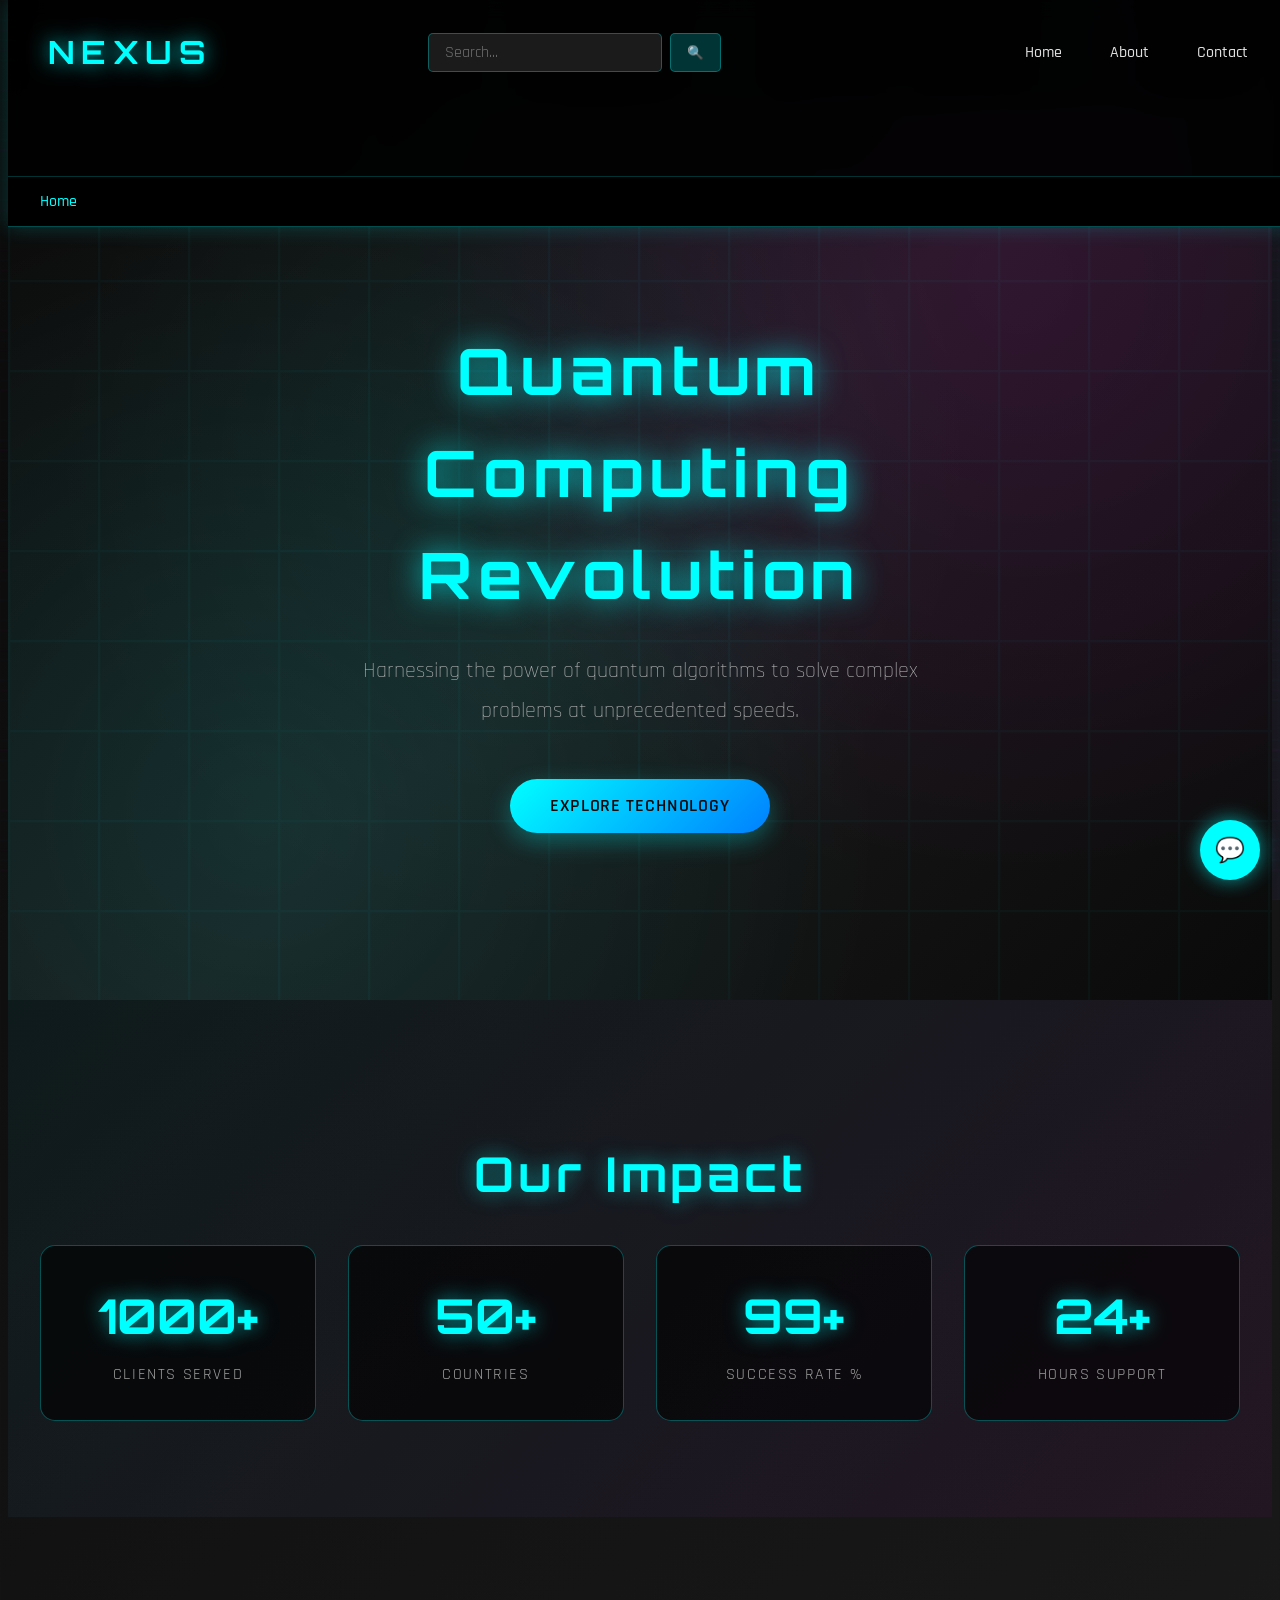
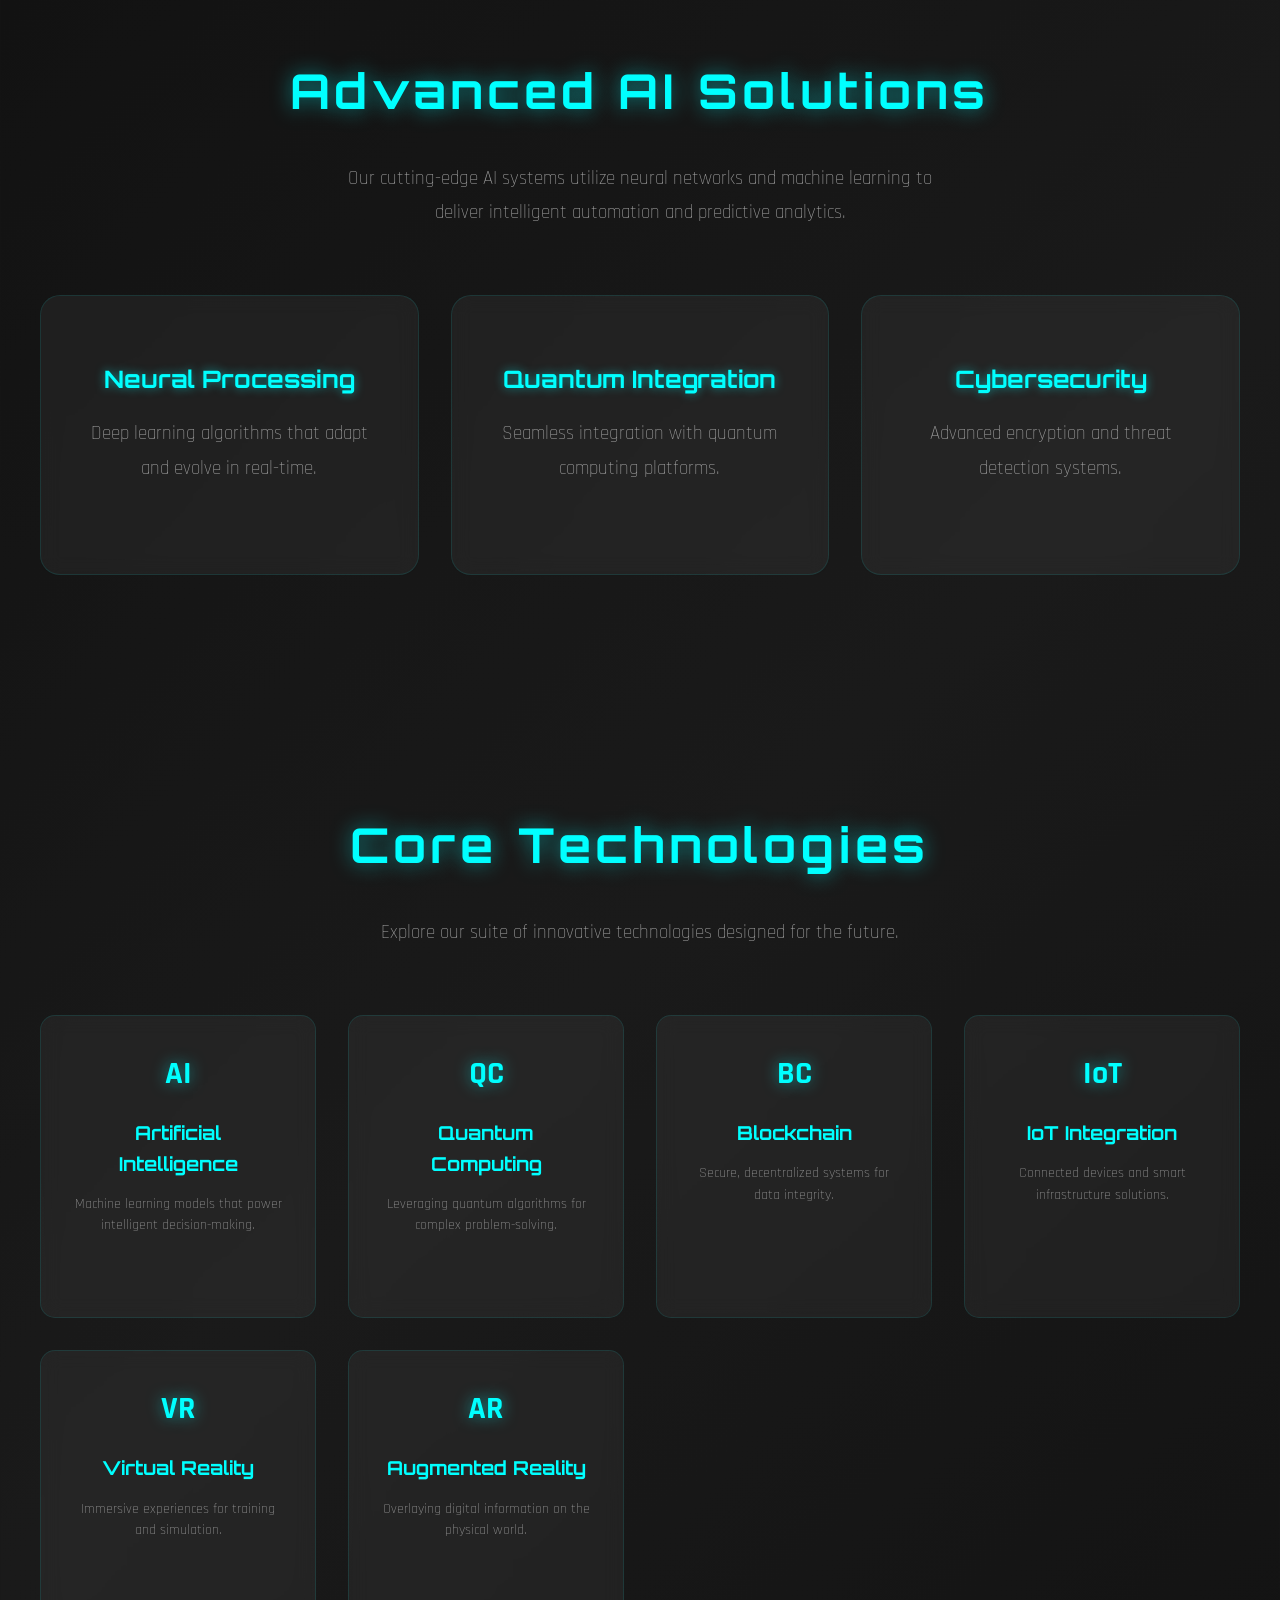
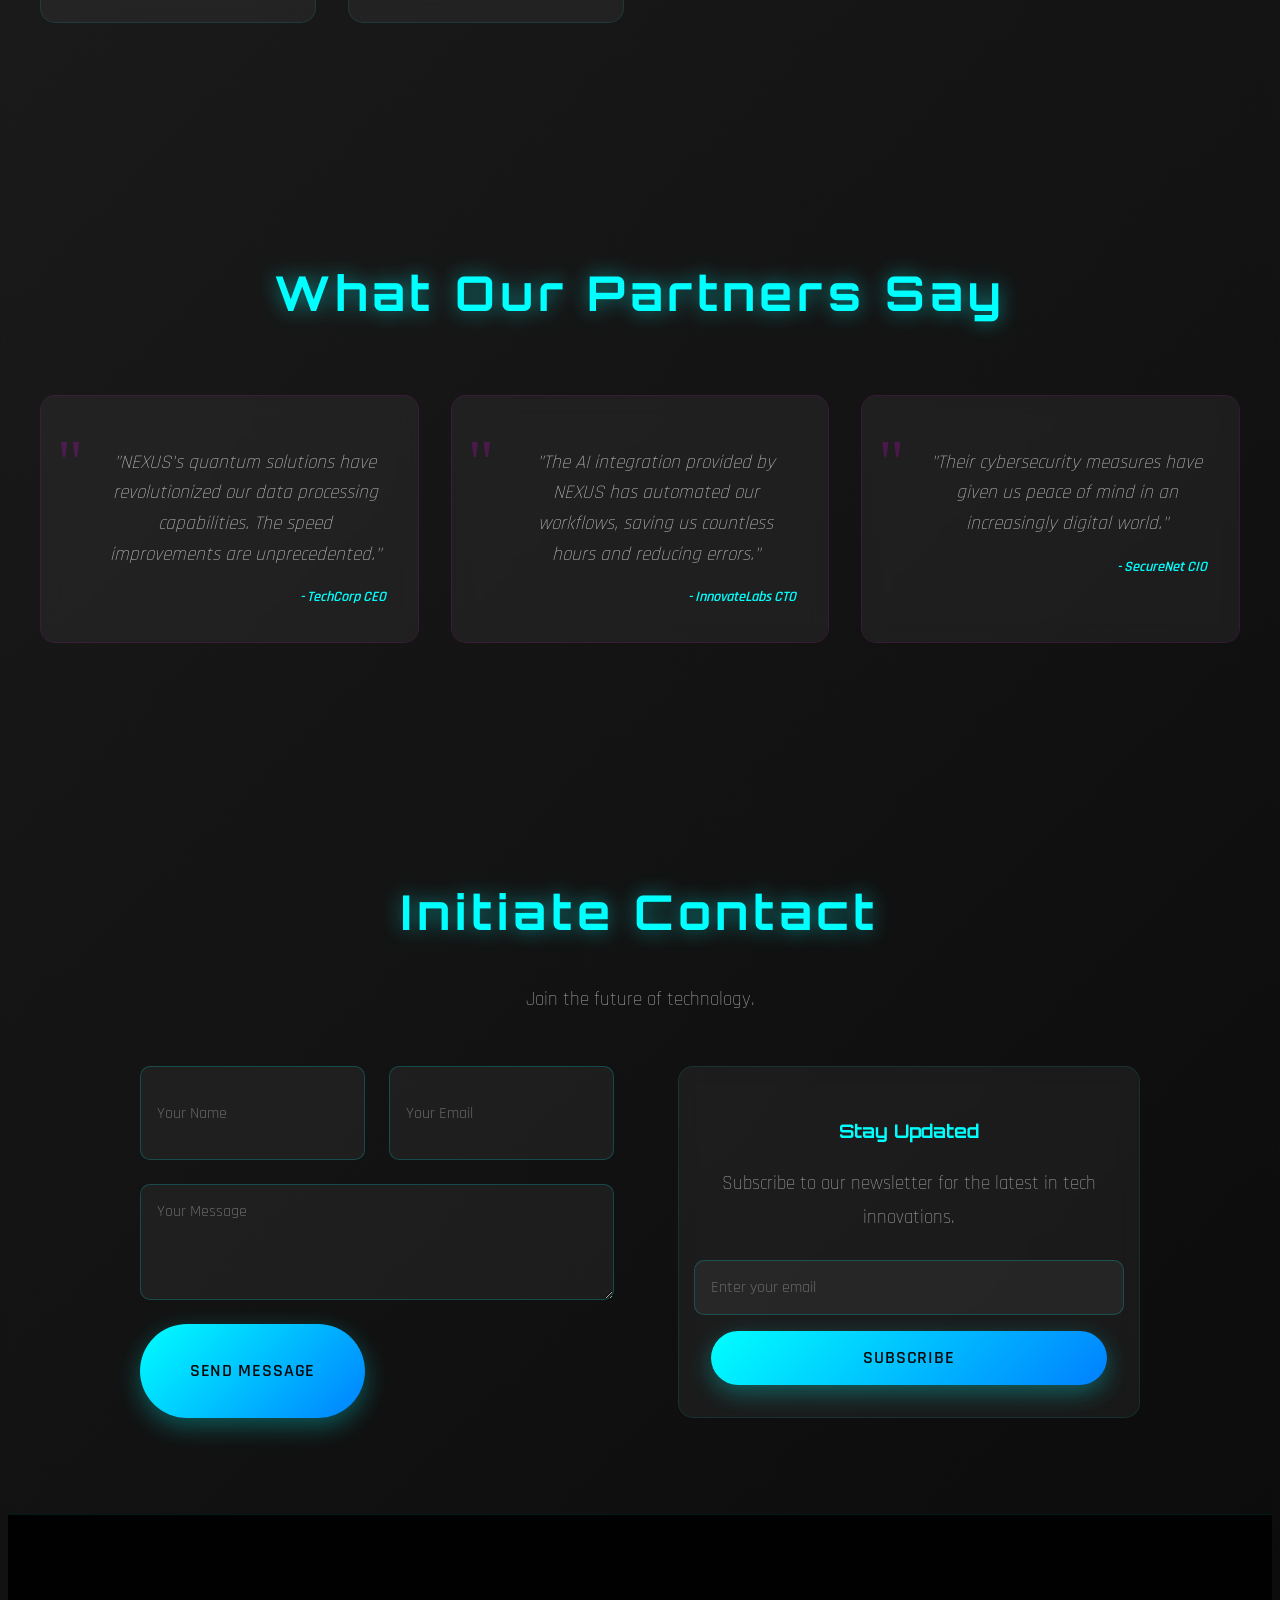
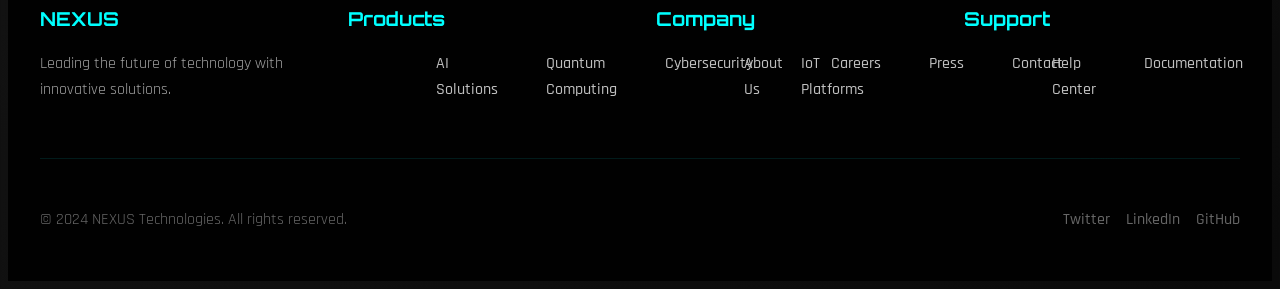
==== index.html @ 02629e23 "Rename Project.html to index.html" ====
﻿<!DOCTYPE html>
<html lang="en">
<head>
    <meta charset="UTF-8">
    <meta name="viewport" content="width=device-width, initial-scale=1.0">
    <title>Quantum Nexus</title>
    <link rel="stylesheet" href="styles.css">
    <link href="https://fonts.googleapis.com/css2?family=Orbitron:wght@400;700&family=Rajdhani:wght@300;400;500;600&display=swap" rel="stylesheet">
</head>
<body>
    <!-- Parallax Background Elements -->
    <div class="parallax-bg parallax-bg-1"></div>
    <div class="parallax-bg parallax-bg-2"></div>
    <div class="parallax-bg parallax-bg-3"></div>
    <div class="parallax-bg parallax-bg-4"></div>

    <header>
        <nav>
            <div class="logo">NEXUS</div>
            <div class="search-container">
                <input type="text" id="searchInput" class="search-box" placeholder="Search...">
                <button class="search-btn">🔍</button>
            </div>
            <ul>
                <li><a href="#home">Home</a></li>
                <li><a href="#about">About</a></li>
                <li><a href="#contact">Contact</a></li>
            </ul>
        </nav>
        <div class="breadcrumb" id="breadcrumb">
            <a href="#home">Home</a>
        </div>
    </header>

    <section id="home" class="hero">
        <div class="hero-content">
            <h1>Quantum Computing Revolution</h1>
            <p>Harnessing the power of quantum algorithms to solve complex problems at unprecedented speeds.</p>
            <button class="btn">Explore Technology</button>
        </div>
    </section>

    <section id="stats" class="section stats-section">
        <div class="container">
            <h2>Our Impact</h2>
            <div class="stats-grid">
                <div class="stat-card">
                    <div class="stat-number" data-target="1000">0</div>
                    <div class="stat-label">Clients Served</div>
                </div>
                <div class="stat-card">
                    <div class="stat-number" data-target="50">0</div>
                    <div class="stat-label">Countries</div>
                </div>
                <div class="stat-card">
                    <div class="stat-number" data-target="99">0</div>
                    <div class="stat-label">Success Rate %</div>
                </div>
                <div class="stat-card">
                    <div class="stat-number" data-target="24">0</div>
                    <div class="stat-label">Hours Support</div>
                </div>
            </div>
        </div>
    </section>

    <section id="about" class="section">
        <div class="container">
            <h2>Advanced AI Solutions</h2>
            <p>Our cutting-edge AI systems utilize neural networks and machine learning to deliver intelligent automation and predictive analytics.</p>
            <div class="features">
                <div class="feature">
                    <h3>Neural Processing</h3>
                    <p>Deep learning algorithms that adapt and evolve in real-time.</p>
                </div>
                <div class="feature">
                    <h3>Quantum Integration</h3>
                    <p>Seamless integration with quantum computing platforms.</p>
                </div>
                <div class="feature">
                    <h3>Cybersecurity</h3>
                    <p>Advanced encryption and threat detection systems.</p>
                </div>
            </div>
        </div>
    </section>

    <section id="technologies" class="section">
        <div class="container">
            <h2>Core Technologies</h2>
            <p>Explore our suite of innovative technologies designed for the future.</p>
            <div class="tech-grid">
                <div class="tech-card">
                    <div class="tech-icon">AI</div>
                    <h3>Artificial Intelligence</h3>
                    <p>Machine learning models that power intelligent decision-making.</p>
                </div>
                <div class="tech-card">
                    <div class="tech-icon">QC</div>
                    <h3>Quantum Computing</h3>
                    <p>Leveraging quantum algorithms for complex problem-solving.</p>
                </div>
                <div class="tech-card">
                    <div class="tech-icon">BC</div>
                    <h3>Blockchain</h3>
                    <p>Secure, decentralized systems for data integrity.</p>
                </div>
                <div class="tech-card">
                    <div class="tech-icon">IoT</div>
                    <h3>IoT Integration</h3>
                    <p>Connected devices and smart infrastructure solutions.</p>
                </div>
                <div class="tech-card">
                    <div class="tech-icon">VR</div>
                    <h3>Virtual Reality</h3>
                    <p>Immersive experiences for training and simulation.</p>
                </div>
                <div class="tech-card">
                    <div class="tech-icon">AR</div>
                    <h3>Augmented Reality</h3>
                    <p>Overlaying digital information on the physical world.</p>
                </div>
            </div>
        </div>
    </section>

    <section id="testimonials" class="section">
        <div class="container">
            <h2>What Our Partners Say</h2>
            <div class="testimonial-grid">
                <div class="testimonial">
                    <p>"NEXUS's quantum solutions have revolutionized our data processing capabilities. The speed improvements are unprecedented."</p>
                    <cite>- TechCorp CEO</cite>
                </div>
                <div class="testimonial">
                    <p>"The AI integration provided by NEXUS has automated our workflows, saving us countless hours and reducing errors."</p>
                    <cite>- InnovateLabs CTO</cite>
                </div>
                <div class="testimonial">
                    <p>"Their cybersecurity measures have given us peace of mind in an increasingly digital world."</p>
                    <cite>- SecureNet CIO</cite>
                </div>
            </div>
        </div>
    </section>

    <section id="contact" class="section">
        <div class="container">
            <h2>Initiate Contact</h2>
            <p>Join the future of technology.</p>
            <div class="contact-grid">
                <form action="https://formspree.io/f/xyzqwerty" method="POST" id="contactForm">
                    <input type="text" name="name" placeholder="Your Name" required>
                    <input type="email" name="email" placeholder="Your Email" required>
                    <textarea name="message" placeholder="Your Message" required></textarea>
                    <button type="submit" class="btn">Send Message</button>
                </form>
                <div class="newsletter">
                    <h3>Stay Updated</h3>
                    <p>Subscribe to our newsletter for the latest in tech innovations.</p>
                    <form action="https://formspree.io/f/xyzqwerty" method="POST" id="subscribeForm">
                        <input type="email" name="email" placeholder="Enter your email" required>
                        <button type="submit" class="btn">Subscribe</button>
                    </form>
                </div>
            </div>
        </div>
    </section>

    <footer>
        <div class="footer-content">
            <div class="footer-section">
                <h4>NEXUS</h4>
                <p>Leading the future of technology with innovative solutions.</p>
            </div>
            <div class="footer-section">
                <h4>Products</h4>
                <ul>
                    <li><a href="#">AI Solutions</a></li>
                    <li><a href="#">Quantum Computing</a></li>
                    <li><a href="#">Cybersecurity</a></li>
                    <li><a href="#">IoT Platforms</a></li>
                </ul>
            </div>
            <div class="footer-section">
                <h4>Company</h4>
                <ul>
                    <li><a href="#">About Us</a></li>
                    <li><a href="#">Careers</a></li>
                    <li><a href="#">Press</a></li>
                    <li><a href="#">Contact</a></li>
                </ul>
            </div>
            <div class="footer-section">
                <h4>Support</h4>
                <ul>
                    <li><a href="#">Help Center</a></li>
                    <li><a href="#">Documentation</a></li>
                    <li><a href="#">Community</a></li>
                    <li><a href="#">Status</a></li>
                </ul>
            </div>
        </div>
        <div class="footer-bottom">
            <p>&copy; 2024 NEXUS Technologies. All rights reserved.</p>
            <div class="social-links">
                <a href="#">Twitter</a>
                <a href="#">LinkedIn</a>
                <a href="#">GitHub</a>
            </div>
        </div>
    </footer>

    <!-- Live Chat Widget -->
    <div class="chat-widget" id="chatWidget">
        <div class="chat-header">
            <span>Chat with us!</span>
            <button class="chat-close" id="chatClose">✕</button>
        </div>
        <div class="chat-messages" id="chatMessages">
            <div class="chat-message bot-message">
                <p>Hello! How can we help you today?</p>
            </div>
        </div>
        <div class="chat-input-area">
            <input type="text" id="chatInput" placeholder="Type a message..." />
            <button id="chatSend">Send</button>
        </div>
    </div>
    <button class="chat-toggle" id="chatToggle">💬</button>

    <script src="script.js"></script>
</body>
</html>
---- styles.css ----
﻿@keyframes glow {
  from { text-shadow: 0 0 30px rgba(0, 255, 255, 0.8); }
  to { text-shadow: 0 0 40px rgba(0, 255, 255, 1), 0 0 50px rgba(0, 255, 255, 0.5); }
}

/* Parallax Background Elements */
.parallax-bg {
  position: fixed;
  top: 0;
  left: 0;
  width: 100%;
  height: 100%;
  pointer-events: none;
  z-index: -1;
  opacity: 0.15;
}

.parallax-bg-1 {
  background: 
    linear-gradient(90deg, transparent 0%, rgba(0, 255, 255, 0.2) 50%, transparent 100%),
    linear-gradient(0deg, transparent 48%, rgba(0, 255, 255, 0.1) 49%, rgba(0, 255, 255, 0.1) 51%, transparent 52%);
  background-size: 200px 40px, 100% 40px;
  animation: dataFlow1 8s linear infinite;
}

.parallax-bg-2 {
  background: 
    linear-gradient(90deg, transparent 0%, rgba(255, 0, 255, 0.2) 50%, transparent 100%),
    linear-gradient(0deg, transparent 48%, rgba(255, 0, 255, 0.1) 49%, rgba(255, 0, 255, 0.1) 51%, transparent 52%);
  background-size: 150px 60px, 100% 60px;
  animation: dataFlow2 6s linear infinite;
}

.parallax-bg-3 {
  background: 
    linear-gradient(90deg, transparent 0%, rgba(0, 255, 255, 0.15) 50%, transparent 100%),
    linear-gradient(0deg, transparent 48%, rgba(0, 255, 255, 0.08) 49%, rgba(0, 255, 255, 0.08) 51%, transparent 52%);
  background-size: 300px 80px, 100% 80px;
  animation: dataFlow3 10s linear infinite;
}

.parallax-bg-4 {
  background: 
    linear-gradient(90deg, transparent 0%, rgba(255, 0, 255, 0.15) 50%, transparent 100%),
    linear-gradient(0deg, transparent 48%, rgba(255, 0, 255, 0.08) 49%, rgba(255, 0, 255, 0.08) 51%, transparent 52%);
  background-size: 250px 100px, 100% 100px;
  animation: dataFlow4 12s linear infinite;
}

/* Data flow animations */
@keyframes dataFlow1 {
  0% { background-position: -200px 0, 0 0; }
  100% { background-position: calc(100% + 200px) 0, 0 0; }
}

@keyframes dataFlow2 {
  0% { background-position: -150px 0, 0 0; }
  100% { background-position: calc(100% + 150px) 0, 0 0; }
}

@keyframes dataFlow3 {
  0% { background-position: -300px 0, 0 0; }
  100% { background-position: calc(100% + 300px) 0, 0 0; }
}

@keyframes dataFlow4 {
  0% { background-position: -250px 0, 0 0; }
  100% { background-position: calc(100% + 250px) 0, 0 0; }
}

body {
  font-family: 'Rajdhani', sans-serif;
  line-height: 1.6;
  color: #e0e0e0;
  background: linear-gradient(135deg, #0a0a0a 0%, #1a1a1a 50%, #0a0a0a 100%);
  min-height: 100vh;
  overflow-x: hidden;
}

header {
  background: rgba(0, 0, 0, 0.9);
  backdrop-filter: blur(10px);
  border-bottom: 1px solid rgba(0, 255, 255, 0.3);
  position: fixed;
  width: 100%;
  top: 0;
  z-index: 1000;
  transition: all 0.3s ease;
  box-shadow: 0 0 20px rgba(0, 255, 255, 0.2);
}

nav {
  display: flex;
  justify-content: space-between;
  align-items: center;
  max-width: 1200px;
  margin: 0 auto;
  padding: 1.5rem 2rem;
}

.logo {
  font-family: 'Orbitron', monospace;
  font-size: 2rem;
  font-weight: 700;
  color: #00ffff;
  text-shadow: 0 0 20px rgba(0, 255, 255, 0.8);
  letter-spacing: 0.2em;
}

ul {
  list-style: none;
  display: flex;
}

li {
  margin-left: 3rem;
}

a {
  color: #e0e0e0;
  text-decoration: none;
  font-weight: 500;
  font-size: 1rem;
  transition: color 0.3s ease, transform 0.3s ease;
  position: relative;
}

a::after {
  content: '';
  position: absolute;
  width: 0;
  height: 2px;
  bottom: -5px;
  left: 0;
  background: #00ffff;
  transition: width 0.3s ease;
  box-shadow: 0 0 10px #00ffff;
}

a:hover::after {
  width: 100%;
}

a:hover {
  color: #00ffff;
  transform: translateY(-2px);
  text-shadow: 0 0 10px rgba(0, 255, 255, 0.5);
}

/* Search Bar */
.search-container {
  display: flex;
  gap: 0.5rem;
}

.search-box {
  background: rgba(255, 255, 255, 0.1);
  border: 1px solid rgba(0, 255, 255, 0.3);
  border-radius: 5px;
  padding: 0.5rem 1rem;
  color: #e0e0e0;
  width: 200px;
  font-family: 'Rajdhani', sans-serif;
}

.search-box::placeholder {
  color: #707070;
}

.search-box:focus {
  outline: none;
  border-color: #00ffff;
  box-shadow: 0 0 10px rgba(0, 255, 255, 0.3);
}

.search-btn {
  background: rgba(0, 255, 255, 0.2);
  border: 1px solid rgba(0, 255, 255, 0.3);
  color: #00ffff;
  padding: 0.5rem 1rem;
  border-radius: 5px;
  cursor: pointer;
  transition: 0.3s;
}

.search-btn:hover {
  background: rgba(0, 255, 255, 0.4);
  box-shadow: 0 0 15px rgba(0, 255, 255, 0.5);
}

/* Breadcrumb Navigation */
.breadcrumb {
  background: rgba(0, 0, 0, 0.7);
  border-top: 1px solid rgba(0, 255, 255, 0.2);
  padding: 0.75rem 2rem;
  font-size: 0.9rem;
  color: #a0a0a0;
  margin-top: 70px;
}

.breadcrumb a {
  color: #00ffff;
  text-decoration: none;
  transition: 0.3s;
}

.breadcrumb a:hover {
  color: #00ffff;
  text-shadow: 0 0 10px rgba(0, 255, 255, 0.7);
  transform: none;
}

.breadcrumb span {
  color: #a0a0a0;
}

/* Stats Section */
.stats-section {
  background: linear-gradient(135deg, rgba(0, 255, 255, 0.05) 0%, rgba(255, 0, 255, 0.05) 100%);
  padding: 4rem 2rem;
}

.stats-grid {
  display: grid;
  grid-template-columns: repeat(auto-fit, minmax(200px, 1fr));
  gap: 2rem;
  margin-top: 2rem;
}

.stat-card {
  background: rgba(0, 0, 0, 0.6);
  border: 1px solid rgba(0, 255, 255, 0.3);
  border-radius: 15px;
  padding: 2rem;
  text-align: center;
  transition: all 0.3s ease;
}

.stat-card:hover {
  border-color: #00ffff;
  box-shadow: 0 0 20px rgba(0, 255, 255, 0.3);
  transform: translateY(-5px);
}

.stat-number {
  font-family: 'Orbitron', monospace;
  font-size: 3rem;
  color: #00ffff;
  font-weight: 700;
  text-shadow: 0 0 20px rgba(0, 255, 255, 0.6);
  margin-bottom: 0.5rem;
}

.stat-label {
  color: #a0a0a0;
  font-size: 1rem;
  text-transform: uppercase;
  letter-spacing: 0.1em;
}

/* Chat Widget */
.chat-toggle {
  position: fixed;
  bottom: 20px;
  right: 20px;
  width: 60px;
  height: 60px;
  border-radius: 50%;
  background: #00ffff;
  border: none;
  font-size: 1.5rem;
  cursor: pointer;
  box-shadow: 0 0 20px rgba(0, 255, 255, 0.6);
  transition: all 0.3s ease;
  z-index: 999;
}

.chat-toggle:hover {
  transform: scale(1.1);
  box-shadow: 0 0 30px rgba(0, 255, 255, 0.8);
}

.chat-widget {
  position: fixed;
  bottom: 90px;
  right: 20px;
  width: 350px;
  height: 450px;
  background: rgba(0, 0, 0, 0.95);
  border: 1px solid rgba(0, 255, 255, 0.3);
  border-radius: 15px;
  display: none;
  flex-direction: column;
  z-index: 999;
  box-shadow: 0 0 30px rgba(0, 255, 255, 0.4);
}

.chat-header {
  background: rgba(0, 255, 255, 0.1);
  border-bottom: 1px solid rgba(0, 255, 255, 0.2);
  padding: 1rem;
  display: flex;
  justify-content: space-between;
  align-items: center;
  color: #00ffff;
  font-weight: bold;
}

.chat-close {
  background: none;
  border: none;
  color: #00ffff;
  font-size: 1.5rem;
  cursor: pointer;
  transition: 0.3s;
}

.chat-close:hover {
  transform: rotate(90deg);
}

.chat-messages {
  flex: 1;
  overflow-y: auto;
  padding: 1rem;
  display: flex;
  flex-direction: column;
  gap: 0.75rem;
}

.chat-message {
  display: flex;
  margin-bottom: 0.5rem;
}

.chat-message p {
  padding: 0.75rem 1rem;
  border-radius: 10px;
  max-width: 80%;
  word-wrap: break-word;
  margin: 0;
}

.bot-message p {
  background: rgba(0, 255, 255, 0.2);
  color: #00ffff;
  border: 1px solid rgba(0, 255, 255, 0.3);
}

.user-message {
  justify-content: flex-end;
}

.user-message p {
  background: rgba(0, 255, 255, 0.4);
  color: #e0e0e0;
}

.chat-input-area {
  display: flex;
  gap: 0.5rem;
  padding: 1rem;
  border-top: 1px solid rgba(0, 255, 255, 0.2);
}

.chat-input-area input {
  flex: 1;
  background: rgba(255, 255, 255, 0.05);
  border: 1px solid rgba(0, 255, 255, 0.2);
  border-radius: 5px;
  padding: 0.5rem;
  color: #e0e0e0;
  font-family: 'Rajdhani', sans-serif;
}

.chat-input-area input:focus {
  outline: none;
  border-color: #00ffff;
  box-shadow: 0 0 10px rgba(0, 255, 255, 0.3);
}

.chat-input-area button {
  background: rgba(0, 255, 255, 0.2);
  border: 1px solid rgba(0, 255, 255, 0.3);
  color: #00ffff;
  padding: 0.5rem 1rem;
  border-radius: 5px;
  cursor: pointer;
  transition: 0.3s;
}

.chat-input-area button:hover {
  background: rgba(0, 255, 255, 0.4);
  box-shadow: 0 0 15px rgba(0, 255, 255, 0.5);
}

.hero {
  background: linear-gradient(135deg, #0a0a0a 0%, #1a1a1a 50%, #0a0a0a 100%);
  min-height: 100vh;
  display: flex;
  align-items: center;
  justify-content: center;
  text-align: center;
  position: relative;
  overflow: hidden;
  margin-top: 100px;
}

.hero::before {
  content: '';
  position: absolute;
  top: 0;
  left: 0;
  right: 0;
  bottom: 0;
  background: 
    radial-gradient(circle at 20% 80%, rgba(0, 255, 255, 0.1) 0%, transparent 50%),
    radial-gradient(circle at 80% 20%, rgba(255, 0, 255, 0.1) 0%, transparent 50%),
    radial-gradient(circle at 40% 40%, rgba(0, 255, 255, 0.05) 0%, transparent 50%);
  animation: pulse 4s ease-in-out infinite alternate;
}

.hero::after {
  content: '';
  position: absolute;
  top: 0;
  left: 0;
  right: 0;
  bottom: 0;
  background: url('data:image/svg+xml,<svg xmlns="http://www.w3.org/2000/svg" viewBox="0 0 100 100"><defs><pattern id="grid" width="10" height="10" patternUnits="userSpaceOnUse"><path d="M 10 0 L 0 0 0 10" fill="none" stroke="rgba(0,255,255,0.1)" stroke-width="0.5"/></pattern></defs><rect width="100" height="100" fill="url(%23grid)"/></svg>');
  opacity: 0.3;
}

.hero-content {
  position: relative;
  z-index: 1;
  max-width: 800px;
  padding: 2rem;
}

.hero h1 {
  font-family: 'Orbitron', monospace;
  font-size: 4rem;
  font-weight: 700;
  color: #00ffff;
  margin-bottom: 1.5rem;
  text-shadow: 0 0 30px rgba(0, 255, 255, 0.8);
  letter-spacing: 0.1em;
  animation: glow 2s ease-in-out infinite alternate;
}

.hero p {
  font-size: 1.4rem;
  color: #b0b0b0;
  margin-bottom: 3rem;
  font-weight: 300;
  line-height: 1.8;
  max-width: 600px;
  margin-left: auto;
  margin-right: auto;
}

.btn {
  background: linear-gradient(135deg, #00ffff 0%, #0080ff 100%);
  color: #0a0a0a;
  padding: 1rem 2.5rem;
  border: none;
  border-radius: 50px;
  font-size: 1.1rem;
  font-weight: 600;
  cursor: pointer;
  transition: all 0.3s ease;
  box-shadow: 0 8px 25px rgba(0, 255, 255, 0.3);
  text-transform: uppercase;
  letter-spacing: 0.05em;
  font-family: 'Rajdhani', sans-serif;
}

.btn:hover {
  transform: translateY(-3px);
  box-shadow: 0 12px 35px rgba(0, 255, 255, 0.6);
  background: linear-gradient(135deg, #0080ff 0%, #00ffff 100%);
}

.section {
  padding: 6rem 2rem;
  max-width: 1200px;
  margin: 0 auto;
  position: relative;
}

.container {
  text-align: center;
}

.section h2 {
  font-family: 'Orbitron', monospace;
  font-size: 3rem;
  font-weight: 700;
  color: #00ffff;
  margin-bottom: 2rem;
  text-shadow: 0 0 20px rgba(0, 255, 255, 0.5);
  letter-spacing: 0.1em;
}

.section p {
  font-size: 1.2rem;
  color: #a0a0a0;
  margin-bottom: 3rem;
  font-weight: 300;
  line-height: 1.8;
  max-width: 600px;
  margin-left: auto;
  margin-right: auto;
}

.features {
  display: grid;
  grid-template-columns: repeat(auto-fit, minmax(300px, 1fr));
  gap: 2rem;
  margin-top: 4rem;
}

.tech-grid {
  display: grid;
  grid-template-columns: repeat(auto-fit, minmax(250px, 1fr));
  gap: 2rem;
  margin-top: 4rem;
}

.tech-card {
  background: rgba(255, 255, 255, 0.05);
  backdrop-filter: blur(10px);
  border: 1px solid rgba(0, 255, 255, 0.1);
  border-radius: 15px;
  padding: 2rem;
  text-align: center;
  transition: all 0.3s ease;
  position: relative;
  overflow: hidden;
}

.tech-card:hover {
  transform: translateY(-5px);
  box-shadow: 0 15px 30px rgba(0, 255, 255, 0.2);
  border-color: rgba(0, 255, 255, 0.3);
}

.tech-icon {
  font-size: 2rem;
  font-weight: bold;
  color: #00ffff;
  margin-bottom: 1rem;
  text-shadow: 0 0 15px rgba(0, 255, 255, 0.5);
}

.tech-card h3 {
  font-family: 'Orbitron', monospace;
  font-size: 1.2rem;
  color: #00ffff;
  margin-bottom: 0.5rem;
}

.tech-card p {
  color: #a0a0a0;
  font-size: 0.9rem;
  line-height: 1.5;
}

.feature {
  background: rgba(255, 255, 255, 0.05);
  backdrop-filter: blur(10px);
  border: 1px solid rgba(0, 255, 255, 0.1);
  border-radius: 20px;
  padding: 2.5rem;
  transition: all 0.3s ease;
  position: relative;
  overflow: hidden;
}

.feature::before {
  content: '';
  position: absolute;
  top: 0;
  left: -100%;
  width: 100%;
  height: 100%;
  background: linear-gradient(90deg, transparent, rgba(0, 255, 255, 0.1), transparent);
  transition: left 0.5s;
}

.feature:hover::before {
  left: 100%;
}

.feature:hover {
  transform: translateY(-10px);
  box-shadow: 0 20px 40px rgba(0, 255, 255, 0.1);
  border-color: rgba(0, 255, 255, 0.3);
}

.feature h3 {
  font-family: 'Orbitron', monospace;
  font-size: 1.5rem;
  color: #00ffff;
  margin-bottom: 1rem;
  text-shadow: 0 0 10px rgba(0, 255, 255, 0.5);
}

.testimonial-grid {
  display: grid;
  grid-template-columns: repeat(auto-fit, minmax(300px, 1fr));
  gap: 2rem;
  margin-top: 4rem;
}

.testimonial {
  background: rgba(255, 255, 255, 0.05);
  backdrop-filter: blur(10px);
  border: 1px solid rgba(255, 0, 255, 0.1);
  border-radius: 15px;
  padding: 2rem;
  position: relative;
}

.testimonial::before {
  content: '"';
  position: absolute;
  top: 1rem;
  left: 1rem;
  font-size: 4rem;
  color: rgba(255, 0, 255, 0.2);
  font-family: serif;
}

.testimonial p {
  color: #c0c0c0;
  font-style: italic;
  line-height: 1.6;
  margin-bottom: 1rem;
  padding-left: 2rem;
}

.testimonial cite {
  color: #00ffff;
  font-weight: 600;
  font-size: 0.9rem;
  text-align: right;
  display: block;
}

form {
  display: grid;
  grid-template-columns: 1fr 1fr;
  gap: 1.5rem;
  max-width: 500px;
}

form textarea {
  grid-column: 1 / -1;
}

.contact-grid {
  display: grid;
  grid-template-columns: 1fr 1fr;
  gap: 4rem;
  max-width: 1000px;
  margin: 0 auto;
}

.newsletter {
  background: rgba(255, 255, 255, 0.05);
  backdrop-filter: blur(10px);
  border: 1px solid rgba(0, 255, 255, 0.1);
  border-radius: 15px;
  padding: 2rem;
  text-align: center;
}

.newsletter h3 {
  font-family: 'Orbitron', monospace;
  color: #00ffff;
  margin-bottom: 1rem;
}

.newsletter p {
  color: #a0a0a0;
  margin-bottom: 1.5rem;
}

.newsletter form {
  display: flex;
  flex-direction: column;
  align-items: center;
  gap: 1rem;
  grid-template-columns: unset;
  max-width: unset;
}

.newsletter input {
  width: 100%;
  margin-bottom: 0;
}

.newsletter .btn {
  width: 100%;
}

input, textarea {
  background: rgba(255, 255, 255, 0.05);
  border: 1px solid rgba(0, 255, 255, 0.2);
  border-radius: 10px;
  padding: 1rem;
  color: #e0e0e0;
  font-family: 'Rajdhani', sans-serif;
  font-size: 1rem;
  transition: all 0.3s ease;
}

input:focus, textarea:focus {
  outline: none;
  border-color: #00ffff;
  box-shadow: 0 0 20px rgba(0, 255, 255, 0.3);
  background: rgba(255, 255, 255, 0.1);
}

::placeholder {
  color: #666;
}

footer {
  background: rgba(0, 0, 0, 0.9);
  color: #666;
  padding: 4rem 2rem 2rem;
  border-top: 1px solid rgba(0, 255, 255, 0.1);
}

.footer-content {
  display: grid;
  grid-template-columns: repeat(auto-fit, minmax(250px, 1fr));
  gap: 2rem;
  max-width: 1200px;
  margin: 0 auto 2rem;
}

.footer-section h4 {
  font-family: 'Orbitron', monospace;
  color: #00ffff;
  margin-bottom: 1rem;
  font-size: 1.2rem;
}

.footer-section p {
  color: #a0a0a0;
  line-height: 1.6;
  margin-bottom: 1rem;
}

.footer-section ul {
  list-style: none;
}

.footer-section li {
  margin-bottom: 0.5rem;
}

.footer-section a {
  color: #c0c0c0;
  text-decoration: none;
  transition: color 0.3s ease;
}

.footer-section a:hover {
  color: #00ffff;
}

.footer-bottom {
  border-top: 1px solid rgba(0, 255, 255, 0.1);
  padding-top: 2rem;
  display: flex;
  justify-content: space-between;
  align-items: center;
  max-width: 1200px;
  margin: 0 auto;
}

.social-links {
  display: flex;
  gap: 1rem;
}

.social-links a {
  color: #666;
  text-decoration: none;
  transition: color 0.3s ease;
}

.social-links a:hover {
  color: #00ffff;
}

@media (max-width: 768px) {
  nav {
    flex-direction: column;
  }

  ul {
    margin-top: 1rem;
  }

  li {
    margin-left: 0;
    margin-right: 2rem;
  }

  .hero h1 {
    font-size: 2.5rem;
  }

  .hero p {
    font-size: 1.1rem;
  }

  .section h2 {
    font-size: 2rem;
  }

  form {
    grid-template-columns: 1fr;
  }

  .contact-grid {
    grid-template-columns: 1fr;
    gap: 2rem;
  }

  .tech-grid {
    grid-template-columns: repeat(auto-fit, minmax(200px, 1fr));
  }

  .testimonial-grid {
    grid-template-columns: 1fr;
  }

  .footer-content {
    grid-template-columns: 1fr;
  }

  .footer-bottom {
    flex-direction: column;
    gap: 1rem;
    text-align: center;
  }
}
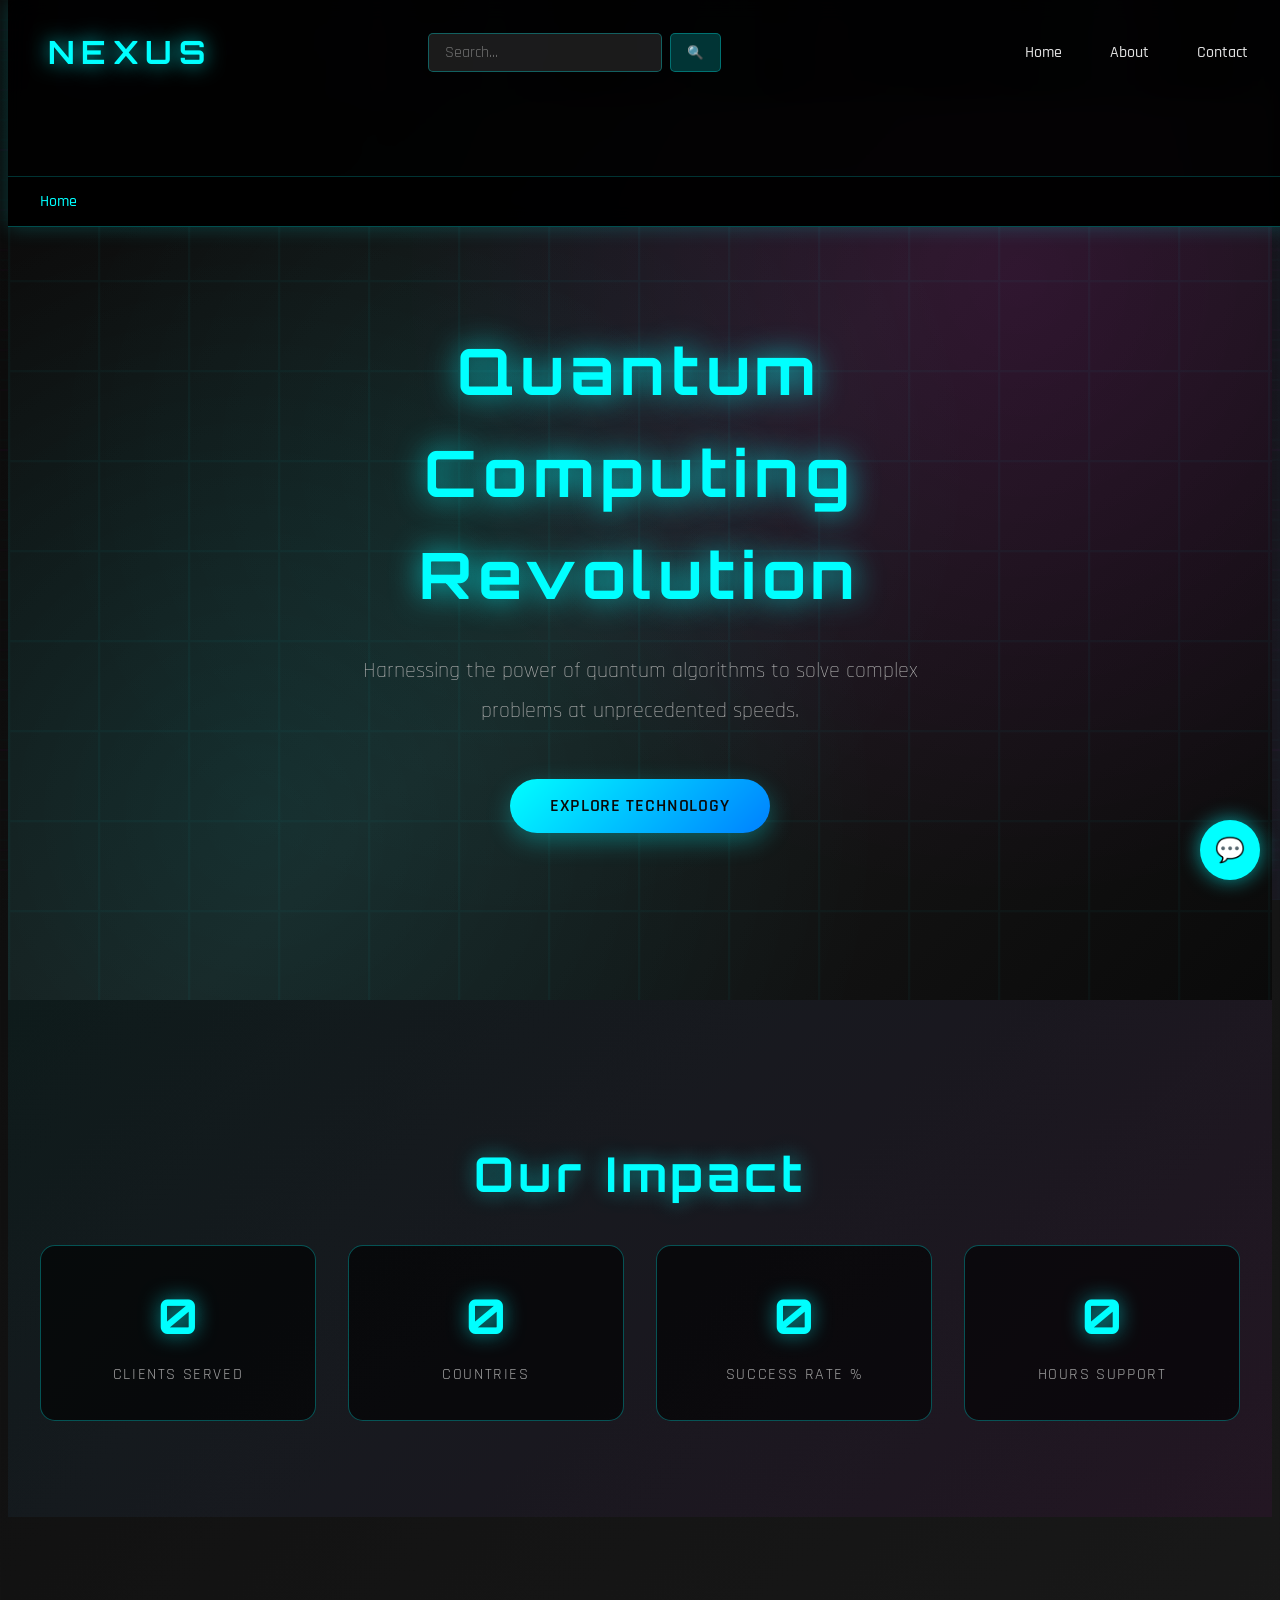
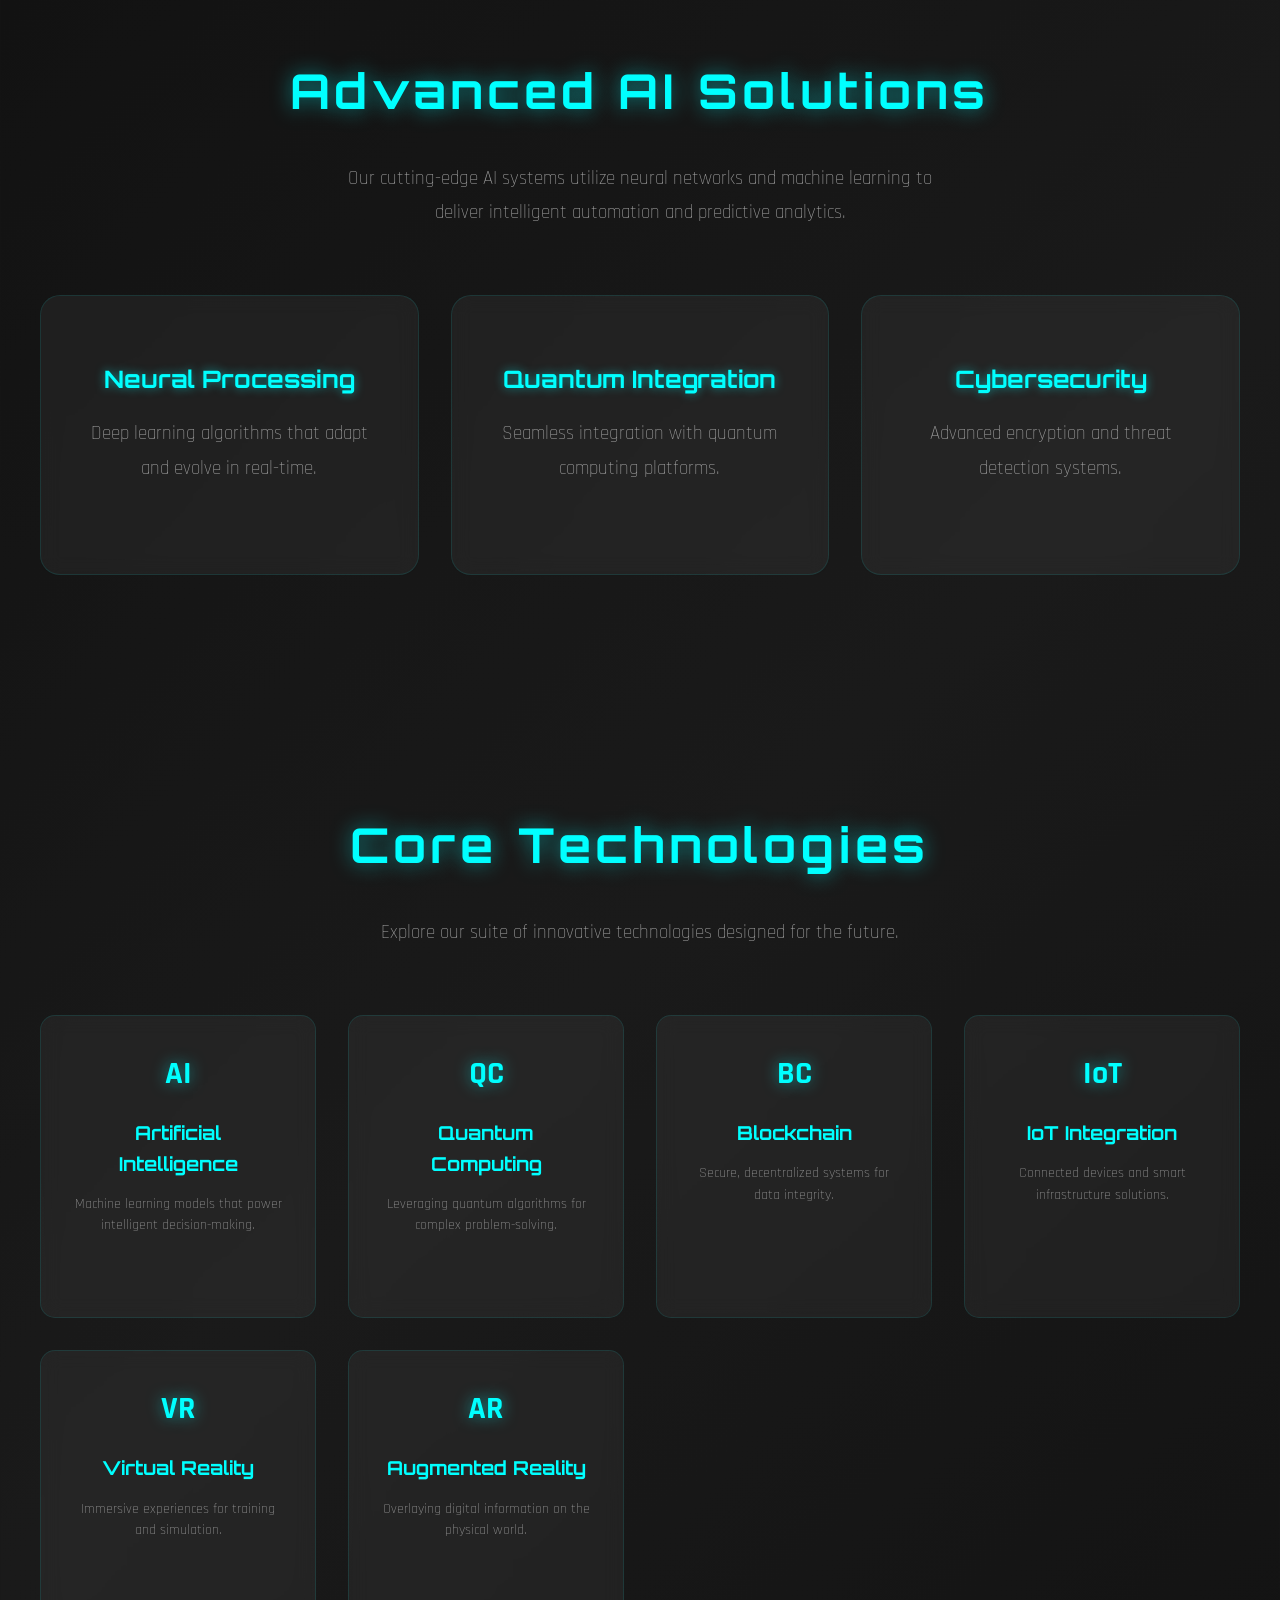
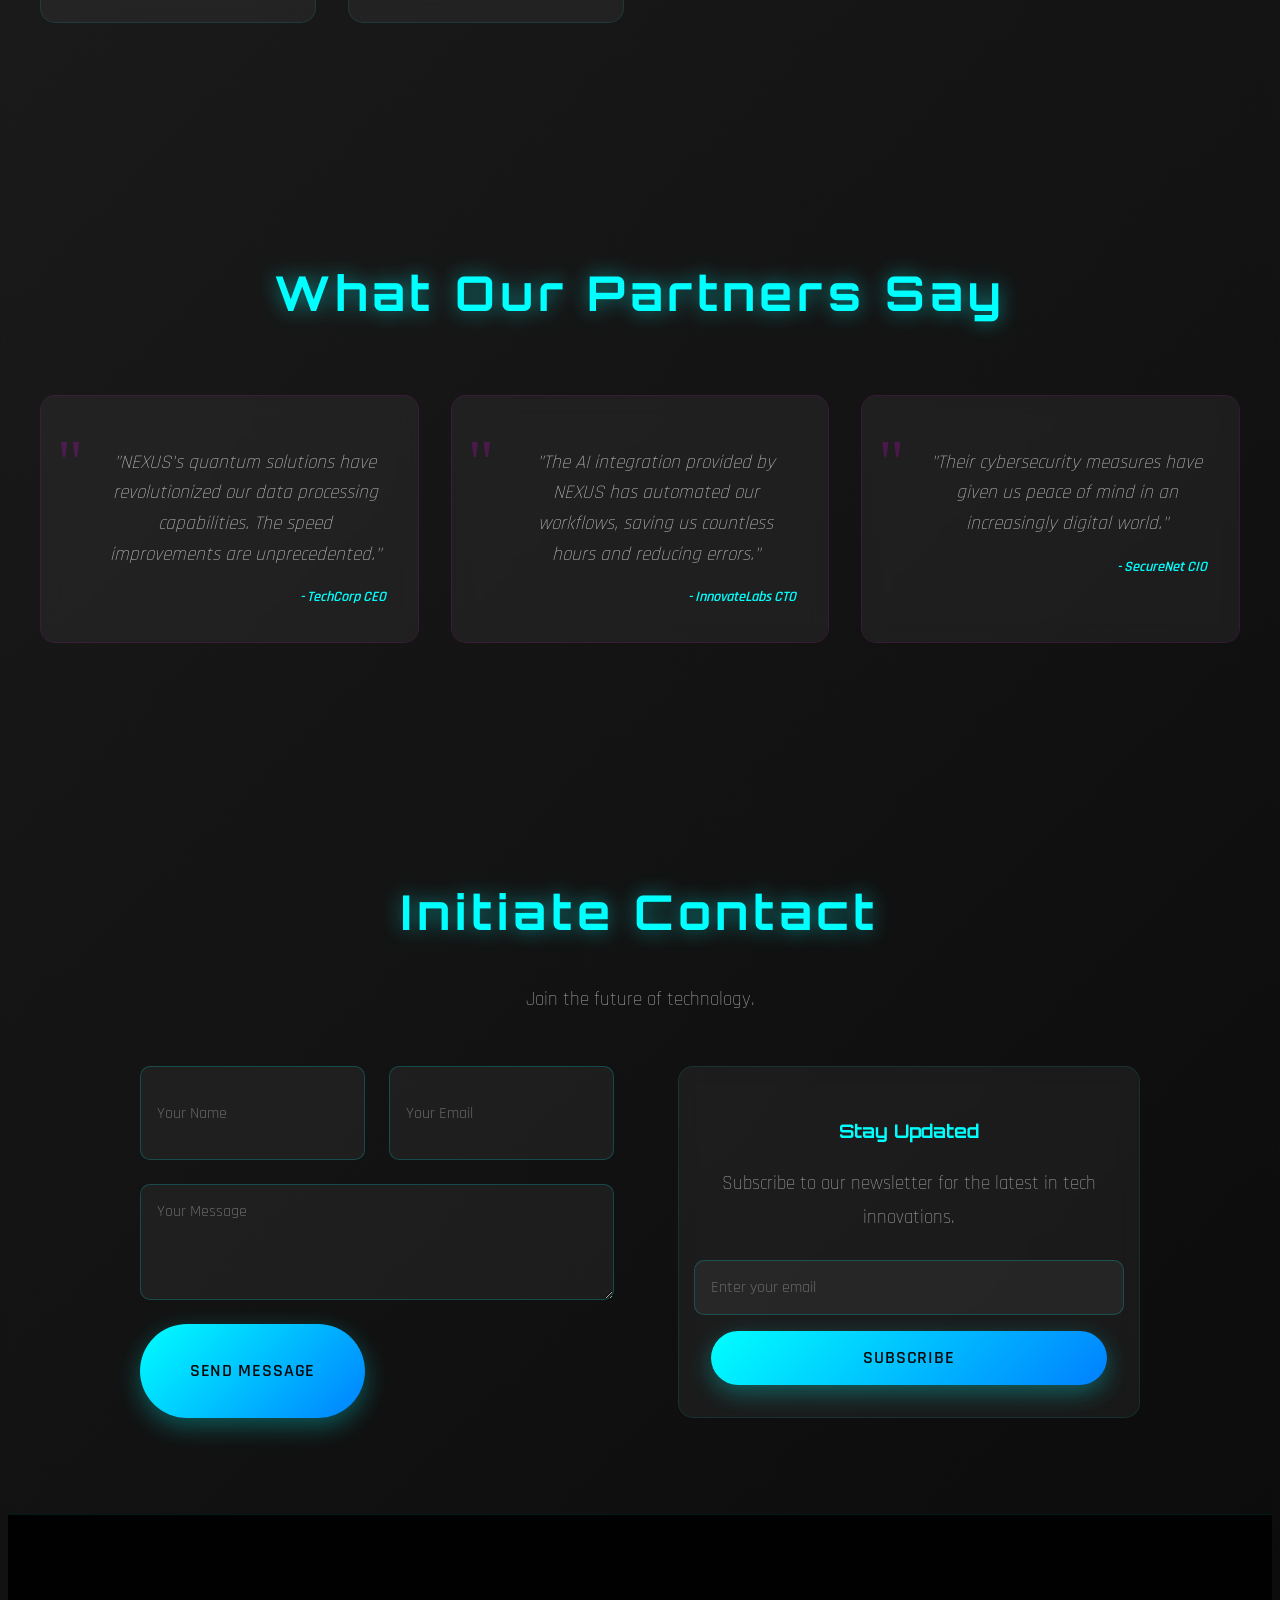
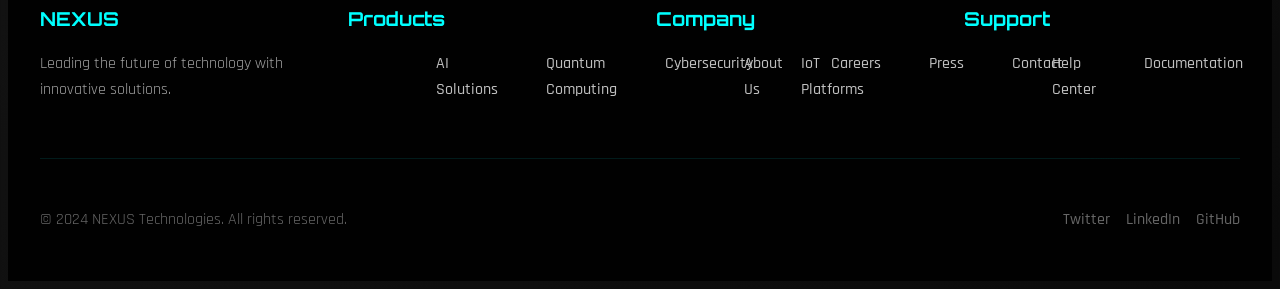
==== commit fcbba6f0: "Update index.html" ====
--- a/index.html
+++ b/index.html
@@ -1,4 +1,4 @@
-﻿<!DOCTYPE html>
+<!DOCTYPE html>
 <html lang="en">
 <head>
     <meta charset="UTF-8">
--- a/styles.css
+++ b/styles.css
@@ -1,4 +1,4 @@
-﻿@keyframes glow {
+@keyframes glow {
   from { text-shadow: 0 0 30px rgba(0, 255, 255, 0.8); }
   to { text-shadow: 0 0 40px rgba(0, 255, 255, 1), 0 0 50px rgba(0, 255, 255, 0.5); }
 }
@@ -852,3 +852,11 @@
     text-align: center;
   }
 }
+
+.canvas-background {
+  position: fixed;
+  z-index: -1;
+  width: 100%;
+  height: 100%;
+  background: linear-gradient(to right, #00c6ff, #0072ff);
+}
